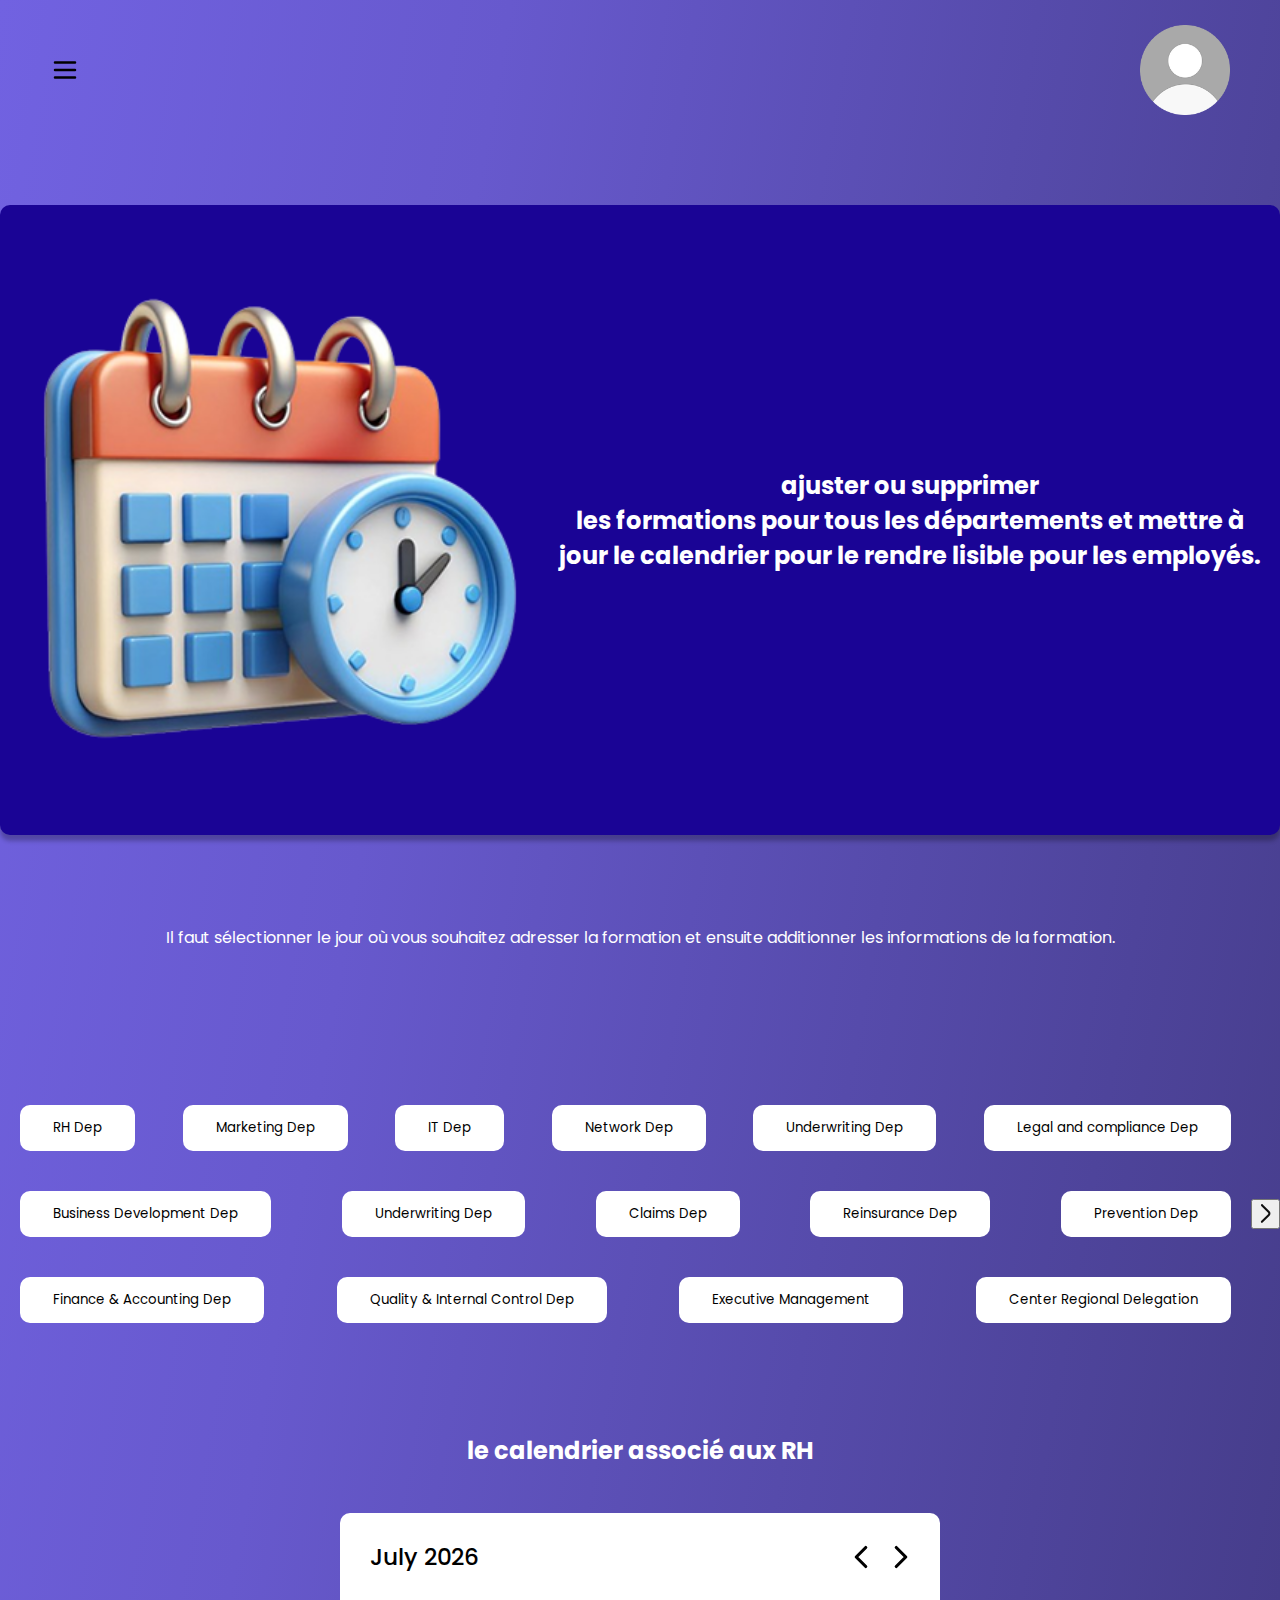
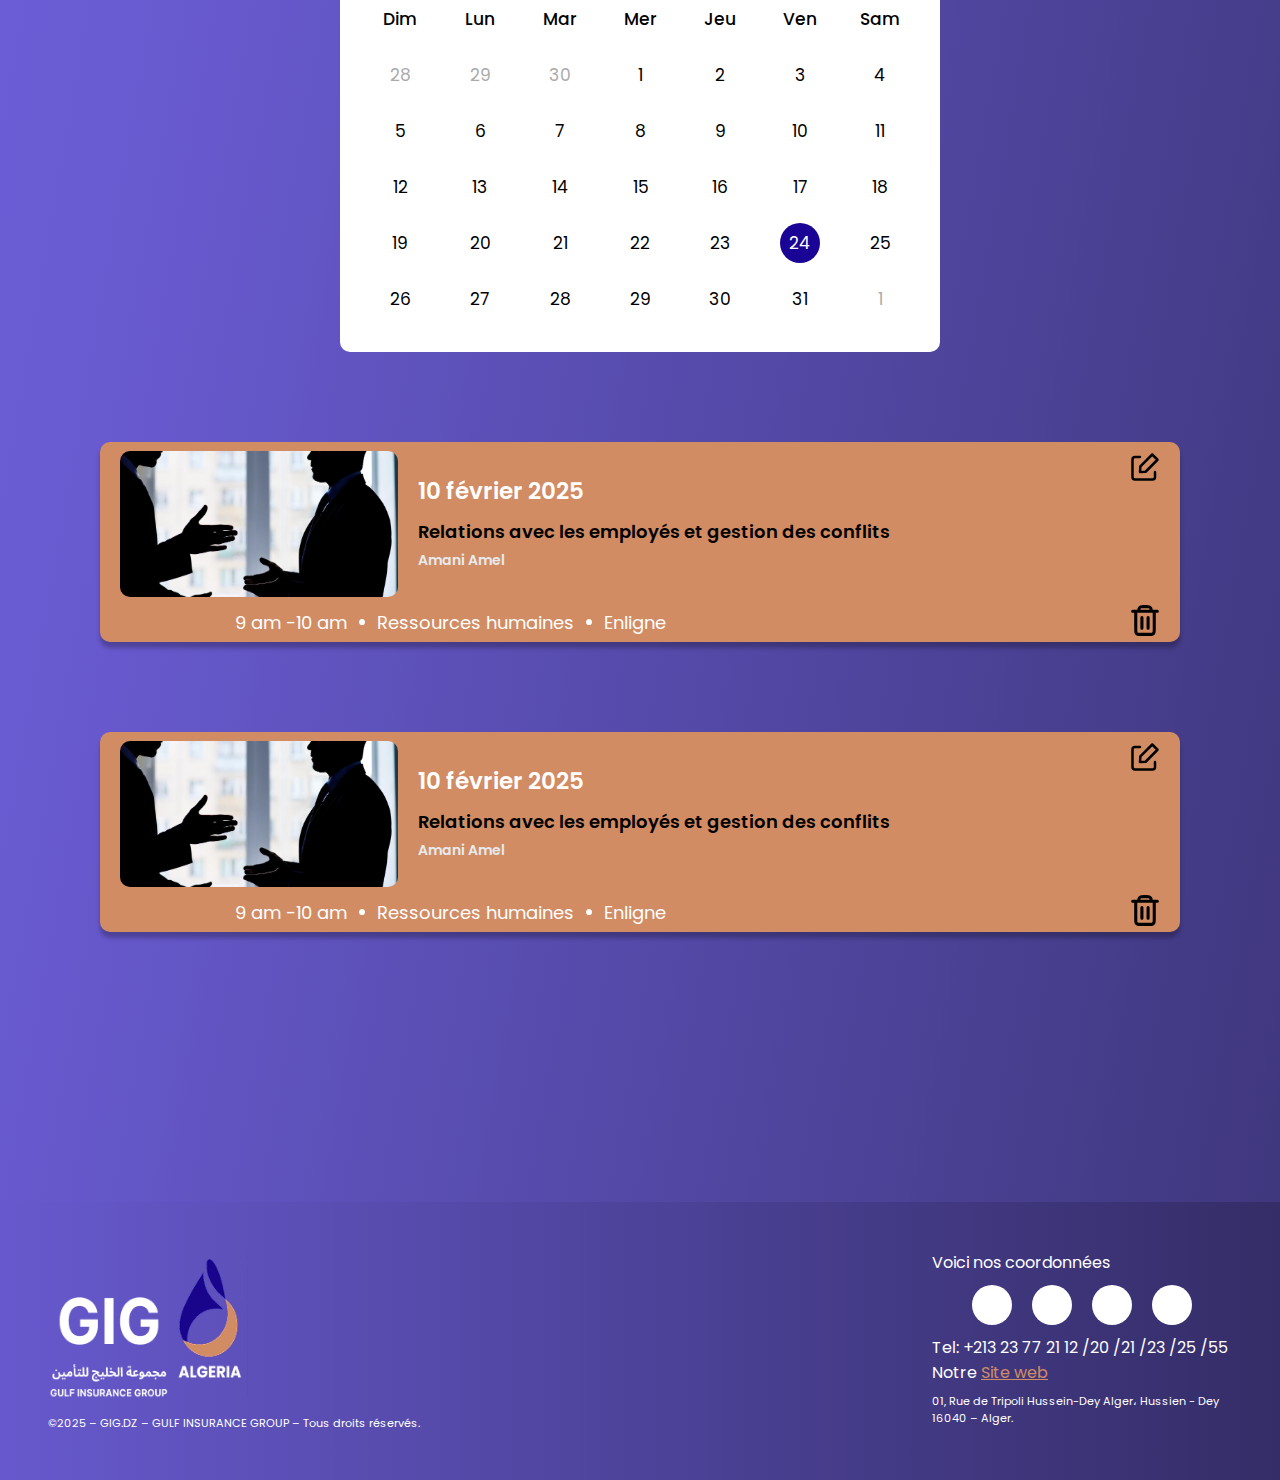
==== modify.html @ 96eb7be2 "modify-courses-first-version" ====
<!DOCTYPE html>
<html lang="en">
<head>
    <meta charset="UTF-8">
    <meta name="viewport" content="width=device-width, initial-scale=1.0">
    <title>GIG Plateforme</title>
    <link rel="stylesheet" href="modify.css">
    <script src="modify.js" defer></script>
    <!-- <link rel="stylesheet" href="https://fonts.googleapis.com/css?family=Material+Symbols+Rounded:opsz,wght,FILL,GRAD@20..48,100,0..1,-50..200"> -->
    <link rel="stylesheet" href="https://fonts.googleapis.com/css2?family=Material+Symbols+Outlined:opsz,wght,FILL,GRAD@24,400,0,0&display=swap" />

</head>
<body>
    <div class="upbar">

        <img src="picture/menuicon.svg"  onclick="sidebar()"  class="menuicon">
        <img src="picture/profil-pic.png" class="profileimg" >
    </div>
    <div class="welcome-sign-container">
        <div class="welcome-sign">
            <img src="picture/Calendar.png" class="calendarimg">
            <div class="text">
                <h2>ajuster ou supprimer <h2>

                <h2>les formations pour tous les départements
                                et mettre à jour le calendrier pour le
                                rendre lisible pour les employés.
                </h2>
            </div>
        </div>
    </div>
    <p class="text2">
        Il faut sélectionner le jour où vous souhaitez adresser la formation
        et ensuite additionner les informations de la formation.
        
    </p>
    <div class="department-container">
        <div class="depatement">
            <button class="dep">
                <p class="text">RH Dep</p> 
            </button>
            <button class="dep">
                <p class="text">Marketing Dep</p> 
            </button>
            <button class="dep">
                <p class="text">IT Dep</p> 
            </button>
            <button class="dep">
                <p class="text">Network Dep</p> 
            </button>
            <button class="dep">
                <p class="text">Underwriting Dep</p> 
            </button>
            <button class="dep">
                <p class="text">Legal and compliance Dep</p> 
            </button>
            <button class="dep">
                <p class="text">Business Development Dep</p> 
            </button>
            <button class="dep">
                <p class="text">Underwriting Dep</p> 
            </button>
            <button class="dep">
                <p class="text">Claims Dep</p> 
            </button>
            <button class="dep">
                <p class="text">Reinsurance Dep</p> 
            </button>
            <button class="dep">
                <p class="text">Prevention Dep</p> 
            </button>
            <button class="dep">
                <p class="text">Finance & Accounting Dep</p> 
            </button>
            <button class="dep">
                <p class="text">Quality & Internal Control Dep</p> 
            </button>
            <button class="dep">
                <p class="text">Executive Management</p> 
            </button>
            <button class="dep">
                <p class="text">Center Regional Delegation</p> 
            </button>
        </div>    
        
        
        <button class="arroww">
                <img src="picture/arrow.svg" class="arrowimg">
        </button>
        
    </div>
    <h2 class="text3">le calendrier associé aux RH</h2>
    <div class="calendar-container">
        <div class="wrapper">
            <header class="header">
                <p class="current-date">Mars 2025</p>
                <div class="icons">
                    <!-- <span class="material-symbols-outlined">
                        chevron_left
                    </span>         -->
                    <img src="picture/chevron-left.svg"  alt="">
                    <!-- <span class="material-symbols-outlined">
                        chevron_right
                    </span>     -->
                    <img src="picture/chevron-right.svg" alt="">
                </div>
            </header>
            <div class="calendar">
                <ul class="weeks">
                    <li>Dim</li>
                    <li>Lun</li>
                    <li>Mar</li>
                    <li>Mer</li>
                    <li>Jeu</li>
                    <li>Ven</li>
                    <li>Sam</li>
                </ul>
                 <ul class="days">
                    <li>23</li>
                    <li>24</li>
                    <li>25</li>
                    <li>26</li>
                    <li>27</li>
                    <li>28</li>
                    <li>1</li>
                    <li>2</li>
                    <li>3</li>
                    <li>4</li>
                    <li>5</li>
                    <li>6</li>
                    <li>7</li>
                    <li>8</li>
                    <li>9</li>
                    <li>10</li>
                    <li>11</li>
                    <li>12</li>
                    <li>13</li>
                    <li>14</li>
                    <li>15</li>
                    <li>16</li>
                    <li>17</li>
                    <li>18</li>
                    <li>19</li>
                    <li>20</li>
                    <li>21</li>
                    <li>22</li>
                    <li>23</li>
                    <li>24</li>
                    <li>25</li>
                    <li>26</li>
                    <li>27</li>
                    <li>28</li>
                    <li>29</li>

                </ul>
            </div>
        </div>
    </div>
    <div class="info-container">
        <div class="info">
            <div class="date-name">
                <div class="photo-dateinfo">
                    <div class="pic-container">
                        <img src="picture/formation-pic.jpg" class="formation-pic">
                    </div>
                    <div class="date-info">
                        <p class="date">10 février 2025</p>
                        <p class="nom-de-cour">Relations avec les employés et gestion des conflits</p>
                        <p class="nom-de-prof">Amani Amel</p>
                    </div>
                </div>
                <div class="edit">
                    <img src="picture/edit-icon.svg" class="edit-icon">


                </div>
            </div>
            <div class="dep-type">
                <div class="dep-type-time">
                    <p>9 am -10 am </p>
                    <p class="middle-dot">&#xB7;</p>
                    <p>Ressources humaines </p>
                    <p class="middle-dot">&#xB7;</p>
                    <p>Enligne</p>  
                    
                </div>
                <div class="trash">
                   <img src="picture/trash-icon.svg"  class="trash-icon">
                </div>
            </div>
        </div>
    <div class="info-container">
        <div class="info">
            <div class="date-name">
                <div class="photo-dateinfo">
                    <div class="pic-container">
                        <img src="picture/formation-pic.jpg" class="formation-pic">
                    </div>
                    <div class="date-info">
                        <p class="date">10 février 2025</p>
                        <p class="nom-de-cour">Relations avec les employés et gestion des conflits</p>
                        <p class="nom-de-prof">Amani Amel</p>
                    </div>
                </div>
                <div class="edit">
                    <img src="picture/edit-icon.svg" class="edit-icon">


                </div>
            </div>
            <div class="dep-type">
                <div class="dep-type-time">
                    <p>9 am -10 am </p>
                    <p class="middle-dot">&#xB7;</p>
                    <p>Ressources humaines </p>
                    <p class="middle-dot">&#xB7;</p>
                    <p>Enligne</p>  
                    
                </div>
                <div class="trash">
                   <img src="picture/trash-icon.svg"  class="trash-icon">
                </div>
            </div>
        </div>   
    </div>
    <!-- code contact -->
    <section class="contact" id="contact">
        <div class="container-contact">
            <div class="partie-g">
                <div class="gauche">
                      <div>
                        <img src="picture/logo-gig1.png" alt="logo">
                      </div>
                </div>
                <footer>©2025 – GIG.DZ – GULF INSURANCE GROUP – Tous droits réservés.</footer>
            </div>
            <div class="partie-d">
                <div class="place-haut">
                    <p>Voici nos coordonnées</p>
                    <ul class="example-2">
                        <li class="icon-content">
                          <a
                            href="https://www.linkedin.com/company/gigalgeria/"
                            aria-label="LinkedIn"
                            data-social="linkedin"
                          >
                            <div class="filled"></div>
                            <svg
                              xmlns="http://www.w3.org/2000/svg"
                              width="16"
                              height="16"
                              fill="currentColor"
                              class="bi bi-linkedin"
                              viewBox="0 0 16 16"
                              xml:space="preserve"
                            >
                              <path
                                d="M0 1.146C0 .513.526 0 1.175 0h13.65C15.474 0 16 .513 16 1.146v13.708c0 .633-.526 1.146-1.175 1.146H1.175C.526 16 0 15.487 0 14.854zm4.943 12.248V6.169H2.542v7.225zm-1.2-8.212c.837 0 1.358-.554 1.358-1.248-.015-.709-.52-1.248-1.342-1.248S2.4 3.226 2.4 3.934c0 .694.521 1.248 1.327 1.248zm4.908 8.212V9.359c0-.216.016-.432.08-.586.173-.431.568-.878 1.232-.878.869 0 1.216.662 1.216 1.634v3.865h2.401V9.25c0-2.22-1.184-3.252-2.764-3.252-1.274 0-1.845.7-2.165 1.193v.025h-.016l.016-.025V6.169h-2.4c.03.678 0 7.225 0 7.225z"
                                fill="currentColor"
                              ></path>
                            </svg>
                          </a>

                        </li>
                        <li class="icon-content">
                          <a
                                data-social="facebook"
                                aria-label="Facebook"
                                href="https://www.facebook.com/GIGAlgeria?locale=fr_FR"
                            >
                                <div class="filled"></div>
                                <svg
                                xml:space="preserve"
                                viewBox="0 0 24 24"
                                class="bi bi-facbook"
                                fill="currentColor"
                                height="24"
                                width="24"
                                xmlns="http://www.w3.org/2000/svg"
                                >
                                <path
                                    
                                    d="M23.9981 11.9991C23.9981 5.37216 18.626 0 11.9991 0C5.37216 0 0 5.37216 0 11.9991C0 17.9882 4.38789 22.9522 10.1242 23.8524V15.4676H7.07758V11.9991H10.1242V9.35553C10.1242 6.34826 11.9156 4.68714 14.6564 4.68714C15.9692 4.68714 17.3424 4.92149 17.3424 4.92149V7.87439H15.8294C14.3388 7.87439 13.8739 8.79933 13.8739 9.74824V11.9991H17.2018L16.6698 15.4676H13.8739V23.8524C19.6103 22.9522 23.9981 17.9882 23.9981 11.9991Z"
                                    fill="currentColor"
                                    ></path>
                                </svg>
                          </a>
                       
                        </li>
                        <li class="icon-content">
                          <a
                            href="https://www.instagram.com/gig_algeria?utm_source=ig_web_button_share_sheet&igsh=ZDNlZDc0MzIxNw=="
                            aria-label="Instagram"
                            data-social="instagram"
                          >
                            <div class="filled"></div>
                            <svg
                              xmlns="http://www.w3.org/2000/svg"
                              width="16"
                              height="16"
                              fill="currentColor"
                              class="bi bi-instagram"
                              viewBox="0 0 16 16"
                              xml:space="preserve"
                            >
                              <path
                                d="M8 0C5.829 0 5.556.01 4.703.048 3.85.088 3.269.222 2.76.42a3.9 3.9 0 0 0-1.417.923A3.9 3.9 0 0 0 .42 2.76C.222 3.268.087 3.85.048 4.7.01 5.555 0 5.827 0 8.001c0 2.172.01 2.444.048 3.297.04.852.174 1.433.372 1.942.205.526.478.972.923 1.417.444.445.89.719 1.416.923.51.198 1.09.333 1.942.372C5.555 15.99 5.827 16 8 16s2.444-.01 3.298-.048c.851-.04 1.434-.174 1.943-.372a3.9 3.9 0 0 0 1.416-.923c.445-.445.718-.891.923-1.417.197-.509.332-1.09.372-1.942C15.99 10.445 16 10.173 16 8s-.01-2.445-.048-3.299c-.04-.851-.175-1.433-.372-1.941a3.9 3.9 0 0 0-.923-1.417A3.9 3.9 0 0 0 13.24.42c-.51-.198-1.092-.333-1.943-.372C10.443.01 10.172 0 7.998 0zm-.717 1.442h.718c2.136 0 2.389.007 3.232.046.78.035 1.204.166 1.486.275.373.145.64.319.92.599s.453.546.598.92c.11.281.24.705.275 1.485.039.843.047 1.096.047 3.231s-.008 2.389-.047 3.232c-.035.78-.166 1.203-.275 1.485a2.5 2.5 0 0 1-.599.919c-.28.28-.546.453-.92.598-.28.11-.704.24-1.485.276-.843.038-1.096.047-3.232.047s-2.39-.009-3.233-.047c-.78-.036-1.203-.166-1.485-.276a2.5 2.5 0 0 1-.92-.598 2.5 2.5 0 0 1-.6-.92c-.109-.281-.24-.705-.275-1.485-.038-.843-.046-1.096-.046-3.233s.008-2.388.046-3.231c.036-.78.166-1.204.276-1.486.145-.373.319-.64.599-.92s.546-.453.92-.598c.282-.11.705-.24 1.485-.276.738-.034 1.024-.044 2.515-.045zm4.988 1.328a.96.96 0 1 0 0 1.92.96.96 0 0 0 0-1.92m-4.27 1.122a4.109 4.109 0 1 0 0 8.217 4.109 4.109 0 0 0 0-8.217m0 1.441a2.667 2.667 0 1 1 0 5.334 2.667 2.667 0 0 1 0-5.334"
                                fill="currentColor"
                              ></path>
                            </svg>
                          </a>

                        </li>
                        <li class="icon-content">
                          <a href="https://www.youtube.com/@GIGAlgeria" aria-label="Youtube" data-social="youtube">
                            <div class="filled"></div>
                            <svg
                              xmlns="http://www.w3.org/2000/svg"
                              width="16"
                              height="16"
                              fill="currentColor"
                              class="bi bi-youtube"
                              viewBox="0 0 16 16"
                              xml:space="preserve"
                            >
                              <path
                                d="M8.051 1.999h.089c.822.003 4.987.033 6.11.335a2.01 2.01 0 0 1 1.415 1.42c.101.38.172.883.22 1.402l.01.104.022.26.008.104c.065.914.073 1.77.074 1.957v.075c-.001.194-.01 1.108-.082 2.06l-.008.105-.009.104c-.05.572-.124 1.14-.235 1.558a2.01 2.01 0 0 1-1.415 1.42c-1.16.312-5.569.334-6.18.335h-.142c-.309 0-1.587-.006-2.927-.052l-.17-.006-.087-.004-.171-.007-.171-.007c-1.11-.049-2.167-.128-2.654-.26a2.01 2.01 0 0 1-1.415-1.419c-.111-.417-.185-.986-.235-1.558L.09 9.82l-.008-.104A31 31 0 0 1 0 7.68v-.123c.002-.215.01-.958.064-1.778l.007-.103.003-.052.008-.104.022-.26.01-.104c.048-.519.119-1.023.22-1.402a2.01 2.01 0 0 1 1.415-1.42c.487-.13 1.544-.21 2.654-.26l.17-.007.172-.006.086-.003.171-.007A100 100 0 0 1 7.858 2zM6.4 5.209v4.818l4.157-2.408z"
                                fill="currentColor"
                              ></path>
                            </svg>
                          </a>
                        </li>
                      </ul>                          
                    <p>Tel: +213 23 77 21 12 /20 /21 /23 /25 /55</p>
                    <p>Notre <a href="https://gig.dz/" class="couleur">Site web</a></p>
                    
                </div>
                <footer>01, Rue de Tripoli Hussein-Dey Alger، Hussien - Dey 16040 – Alger.</footer>
            </div>
        </div>
    </section>
</body>
</html>
---- modify.css ----
@import url('https://fonts.googleapis.com/css2?family=Poppins:ital,wght@0,100;0,200;0,300;0,400;0,500;0,600;0,700;0,800;0,900;1,100;1,200;1,300;1,400;1,500;1,600;1,700;1,800;1,900&display=swap');
* {
    margin: 0;
    padding: 0;
    box-sizing: border-box;
    font-family: "Poppins", sans-serif;
    color: white;
}
body{
    background: linear-gradient(100deg, #7162E1 0%, #6759CD 28%, #564BAB 57%, #3E367B 100%);
    width: 100%;
    height: 100%;
    background-size: cover;
    background-position: center;
    display: flex;
    flex-direction: column;

}
.upbar {
    height: 10vh;
    margin-top: 25px;
    margin-left: 50px;
    margin-right: 50px;
    display : flex;
    justify-content: space-between;
    flex-direction: row;
}
.menuicon{
    width: 30px;
}
.profileimg {
    width: 90px;
    height: 90px;
}
.welcome-sign-container{
    display: flex;
    flex-direction: row;
    justify-content: center;
    align-items: center;
    margin-top: 10vh;
}


.welcome-sign {
    padding:10px;
    display: flex;
    flex-direction: row;
    justify-content: space-between;
    align-items: center;
    width: 180vh;
    height: 70vh;
    background: #1A0495;
    border-radius: 10px;
    box-shadow: 0px 6px 4px rgba(0, 0, 0, 0.25);
}
.calendarimg {
    width: 60vh;
    height: 60vh;
}
.text{
    text-align: center;
}
.text2{
    margin-top: 10vh;
    text-align: center;
}
.department-container{
    margin-bottom: 5vh;
    margin-top: 15vh;
    /* height: 80vh; */
    display: flex;
    flex-direction: row;
    justify-content: center;
    align-items: center;
}
.depatement{
    width: 160vh;
    display: flex;
    justify-content: space-between;
    flex-wrap: wrap;
    
}
.text{
    color: black;
}
.dep{
    border-radius: 10px;
    padding-top: 10px;
    padding-bottom: 10px;
    padding-right: 30px;
    padding-left: 30px;
    background: white;
    border: 3px solid transparent;
    margin: 20px;
    transition: border 0.1s ease;
}
.dep:hover{
    border-color: #1A0495;
}
.arroww{
    width: 30px;
    height: 30px;
}
.arrowimg{
    width: 25px;
    height: 25px;
}
.text3{
    margin: 5vh;
    text-align: center;
}
.calendar-container{
    display: flex;
    justify-content: center;
    align-items: center;
}
.wrapper{
    background: white;
    border-radius: 10px;
    width: 600px;
}
.wrapper header{
    display: flex;
    align-items: center;
    padding: 25px 30px 10px;
    justify-content: space-between;

}
header .icons{
    display: flex;
}
header .icons img{
    height: 38px;
    width: 38px;
    margin: 0 1px;
    cursor: pointer;
    color: #878787;
    text-align: center;
    line-height: 38px;
    font-size: 1.9rem;
    user-select: none;            
    border-radius: 50%;

}
.icons img:last-child{
    margin-right: -10px;
}
header .icons img:hover {
    background: #f2f2f2;
}
header .current-date {
    font-size: 1.45rem;
    font-weight: 500;
}
.calendar{
    padding: 20px;

}

.calendar ul{
    display: flex;
    list-style: none;
    flex-wrap: wrap;
    color: black;
    text-align: center;
}
.calendar .days{
    margin-bottom: 20px;
}
.calendar li{
    color: #333;
    width: calc(100% / 7);
    font-size: 1.07rem;
}
.calendar .weeks li {
    font-weight: 500;
    cursor: default;
}
.calendar .days li {
    z-index: 1;
    cursor: pointer;
    position: relative;
    margin-top: 30px;
}
/* .calendar ul li {
    position: relative;
    width: calc(100% / 7);
} */

.days li.inactive{
    color: #aaa;
  }
  .days li.active{
    color: #fff;
  }
  .days li::before{
    position: absolute;
    content: "";
    left: 50%;
    top: 50%;
    height: 40px;
    width: 40px;
    z-index: -1;
    border-radius: 50%;
    transform: translate(-50%, -50%);
  }
  .days li.active::before{
    background: #1A0495;
  }
  .days li:not(.active):hover::before{
    background: #f2f2f2;
  }



.header p{
    color: black;
}
.weeks li{
    color: black;
}
.days li{
    color: black;
}

/* .calendar ul li::before{
    position: absolute;
    content: "";
    height: 40px;
    width: 40px;
    top: 50%;
    left: 50%;
    transform: translate(-50%, -50%);
    background: #f2f2f2;
} */
.info-container {
    /* margin-top: 10vh;
    height: 10vh; */
    display: flex;
    justify-content: center;
    align-items: center;
    flex-direction: column;
}
.info{
    margin-top: 10vh;
    width:1080px;
    height: 200px;
    background:#D28C64;
    border-radius: 10px;
    box-shadow: 0px 6px 4px rgba(0, 0, 0, 0.25);
    display: flex;
    flex-direction: column;
    border-radius: 10px;
}
.date-name {
    height: 80%;
    display: flex;
    flex-direction: row;
    justify-content: space-between;
}
.dep-type {
    height: 20%;
    display: flex;
    flex-direction: row;
    justify-content: space-between;
}
.pic-container{
    padding-right: 20px;
    padding-left:20px ;
    padding-top: 10px;
}
.formation-pic {
    height: 146px;
    width: 278px;
    /* width: 100%;
    height: 100%; */
    border-radius: 10px;
}
.edit-icon {
    width: 20px;
    height: 20px;
    stroke: black;
    stroke-width: 15px;
}


.photo-dateinfo {
    display: flex;
    flex-direction: row;
    align-items: center;

}
.date {
    font-size: 23px;
    font-weight: 600;
}
.nom-de-cour {
    padding-top: 10px;
    color: black;
    font-size:18px ;
    font-weight: 600;
}
.nom-de-prof {
    padding-top: 5px;
    font-size:14px ;
    font-weight: 600;
    color: #E7EBED;
}

.edit{
    margin: 10px;
    cursor: pointer;
}
.middle-dot {
    font-size: 50px;
}
.dep-type-time {
    margin-left :15vh ;
    display: flex;
    flex-direction: row;
    align-items: center;
    gap: 10px;
    width: 70%;
    height: 100%;
    font-size: 18px;
}

.trash {
    margin-right: 10px;
    height: 100%;
    margin-bottom: 10px;
    cursor: pointer;
    
}

.aligned {
    display: flex;
    flex-direction: column;
    justify-content: center;
    align-items: center;
}
.edit-icon{
    width: 50px;
    height: 30px;
}
.trash-icon {
    width: 50px;
    height: 37px;
    
}
/* code contact */
.contact {
    margin-top:30vh ;
    width: 100%;
    background: linear-gradient(to right, #6759CD, #342D67);
    color: #ffffff;
    padding: 2rem;
}
ul {
    list-style: none;
}
  
.example-2 {
    display: flex;
    justify-content: center;
    align-items: center;
    margin-bottom: 10px;
    margin-top: 10px;
}
.example-2 .icon-content {
    margin: 0 10px;
    position: relative;
}

  .example-2 .icon-content a {
    position: relative;
    overflow: hidden;
    display: flex;
    justify-content: center;
    align-items: center;
    width: 40px;
    height: 40px;
    border-radius: 50%;
    color: #4d4d4d ;
    background-color: #fff;
    transition: all 0.3s ease-in-out;
  }

  

  .example-2 .icon-content a:hover {
    box-shadow: 3px 2px 45px 0px rgb(0 0 0 / 12%);
  }

  .example-2 .icon-content a svg {
    position: relative;
    z-index: 1;
    width: 25px;
    height: 25px;
  }

  .example-2 .icon-content a:hover {
    color: white;
  }

  .example-2 .icon-content a .filled {
    position: absolute;
    top: auto;
    bottom: 0;
    left: 0;
    width: 100%;
    height: 0;
    background-color: #000;
    transition: all 0.3s ease-in-out;
  }
  .example-2 .icon-content a:hover .filled {
    height: 100%;
  }
  
  .example-2 .icon-content a[data-social="linkedin"] .filled,
  .example-2 .icon-content a[data-social="linkedin"] ~ .tooltip {
    background-color: #0274b3;
  }
  
  .example-2 .icon-content a[data-social="facebook"] .filled,
  .example-2 .icon-content a[data-social="facebook"] ~ .tooltip {
    background-color: #3b5998;
  }
  .example-2 .icon-content a[data-social="instagram"] .filled,
  .example-2 .icon-content a[data-social="instagram"] ~ .tooltip {
    background: linear-gradient(
      45deg,
      #405de6,
      #5b51db,
      #b33ab4,
      #c135b4,
      #e1306c,
      #fd1f1f
    );
  }
  .example-2 .icon-content a[data-social="youtube"] .filled,
  .example-2 .icon-content a[data-social="youtube"] ~ .tooltip {
    background-color: #ff0000;
  }  
.couleur{
    color:  #D28C64;
}


.container-contact {
    /* width: 100%; */
    display: flex;
    flex-wrap: wrap;
    justify-content: space-between;
    /* max-width: 1200px; */
    margin: 0 auto;
}

.partie-d{
    flex: 0;
    min-width: 300px;
    margin: 1rem;
}

.partie-g{
    flex: 1;
    min-width: 300px;
    margin: 1rem;
    padding-right: 20%;
}

.gauche  {
  display: flex;
  justify-content:first baseline;
    align-items: center;
}


.gauche img, footer {
    width: 200px;
    height: 150px;
    color: white;
}

.down-logo {
    width: 70px;
    height: 70px;
}

.photo-reseau {
    width: 100%;
    max-width: 200px;
 
}

footer {
    text-align: start;
    font-size: 0.7rem;
    margin-top: 0.5rem;
    width: auto;
    height:auto ;
}

/* Responsive Design */
@media (max-width: 1500px) {
    .hero-text {
        text-align: center;
        padding-bottom: 5%;
    }

    .buttons {
        justify-content: center;
    }

}
@media (max-width: 768px) {
    .nav-links {
        display: none;
        flex-direction: column;
        width: 100%;
        background-color: white;
    }

    .nav-links.active {
        display: flex;
    }

    .hamburger {
        display: flex;
    }

    .hero {
        flex-direction: column;
        text-align: center;
    }

    .hero-text {
        text-align: center;
    }


    .buttons {
        justify-content: center;
    }

    .container-contact {
        flex-direction: column;
        align-items: center;
    }
}
@media (max-width: 600px) {

}
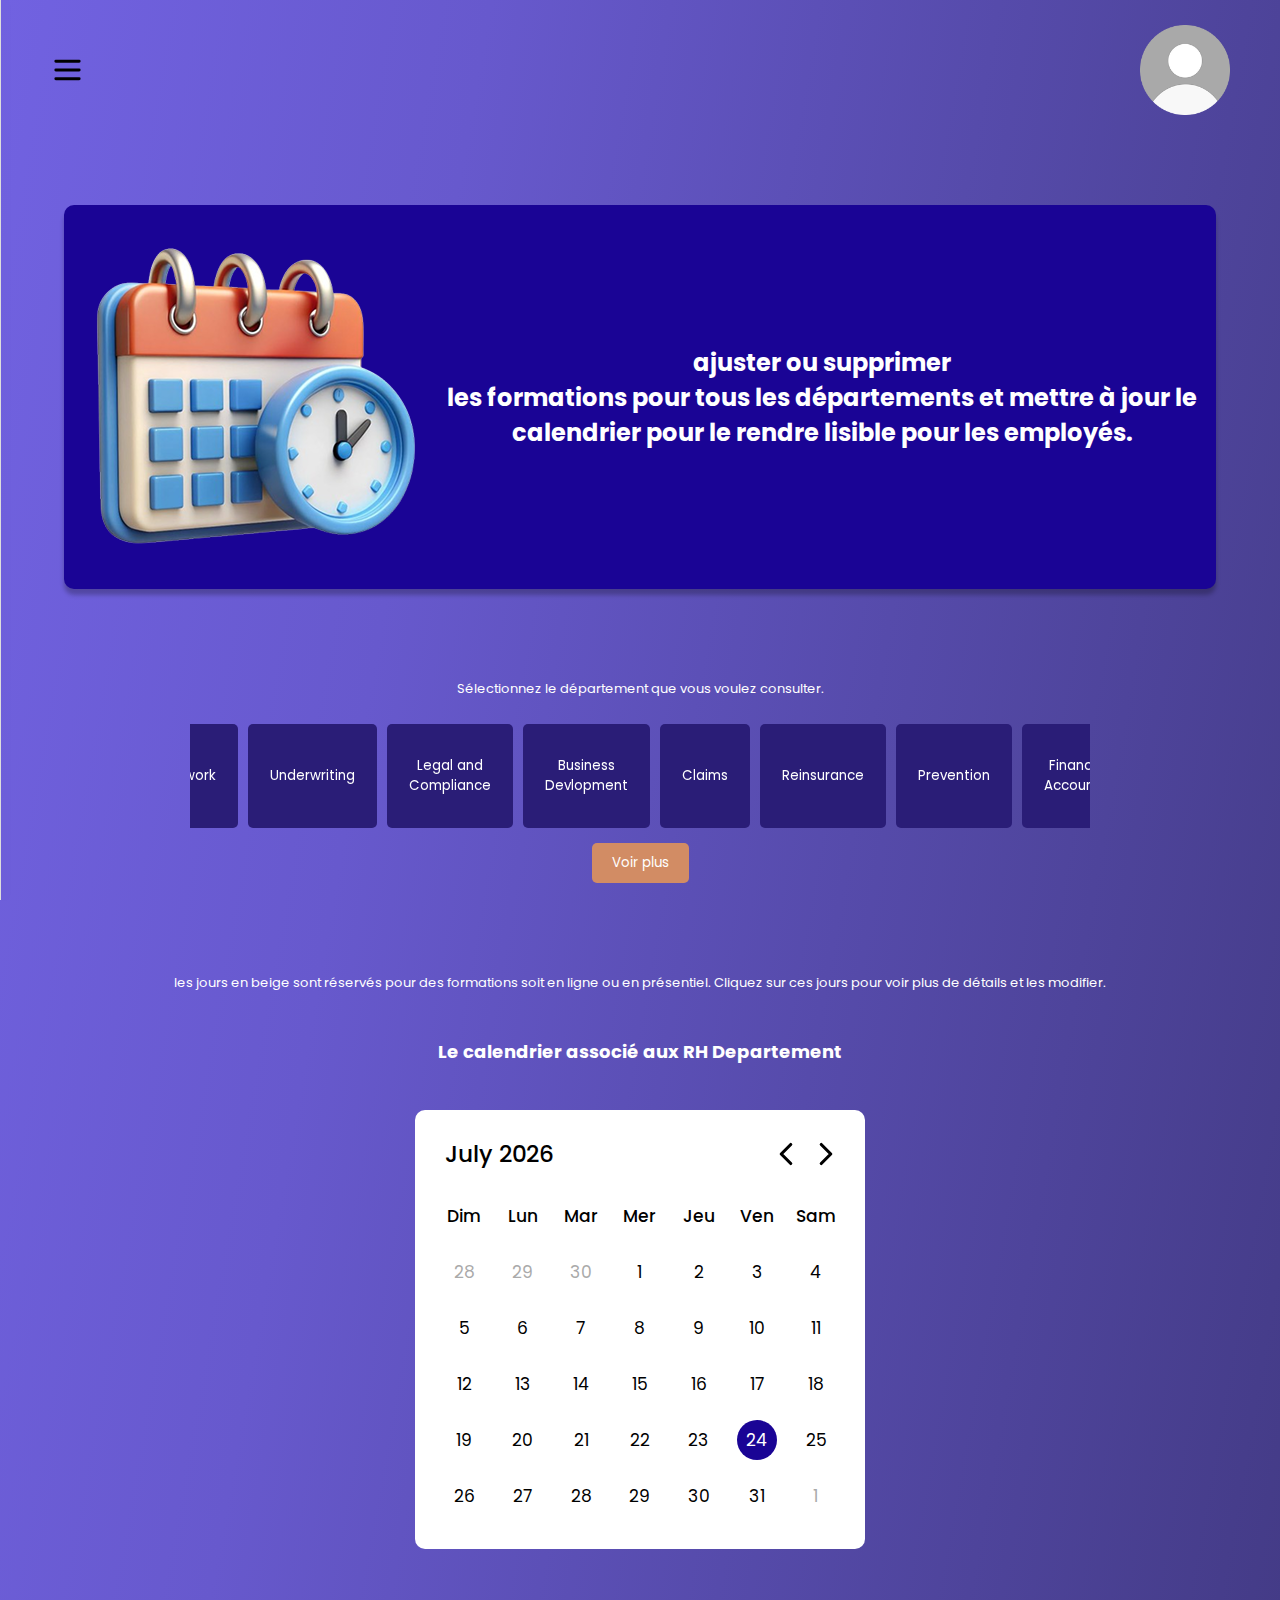
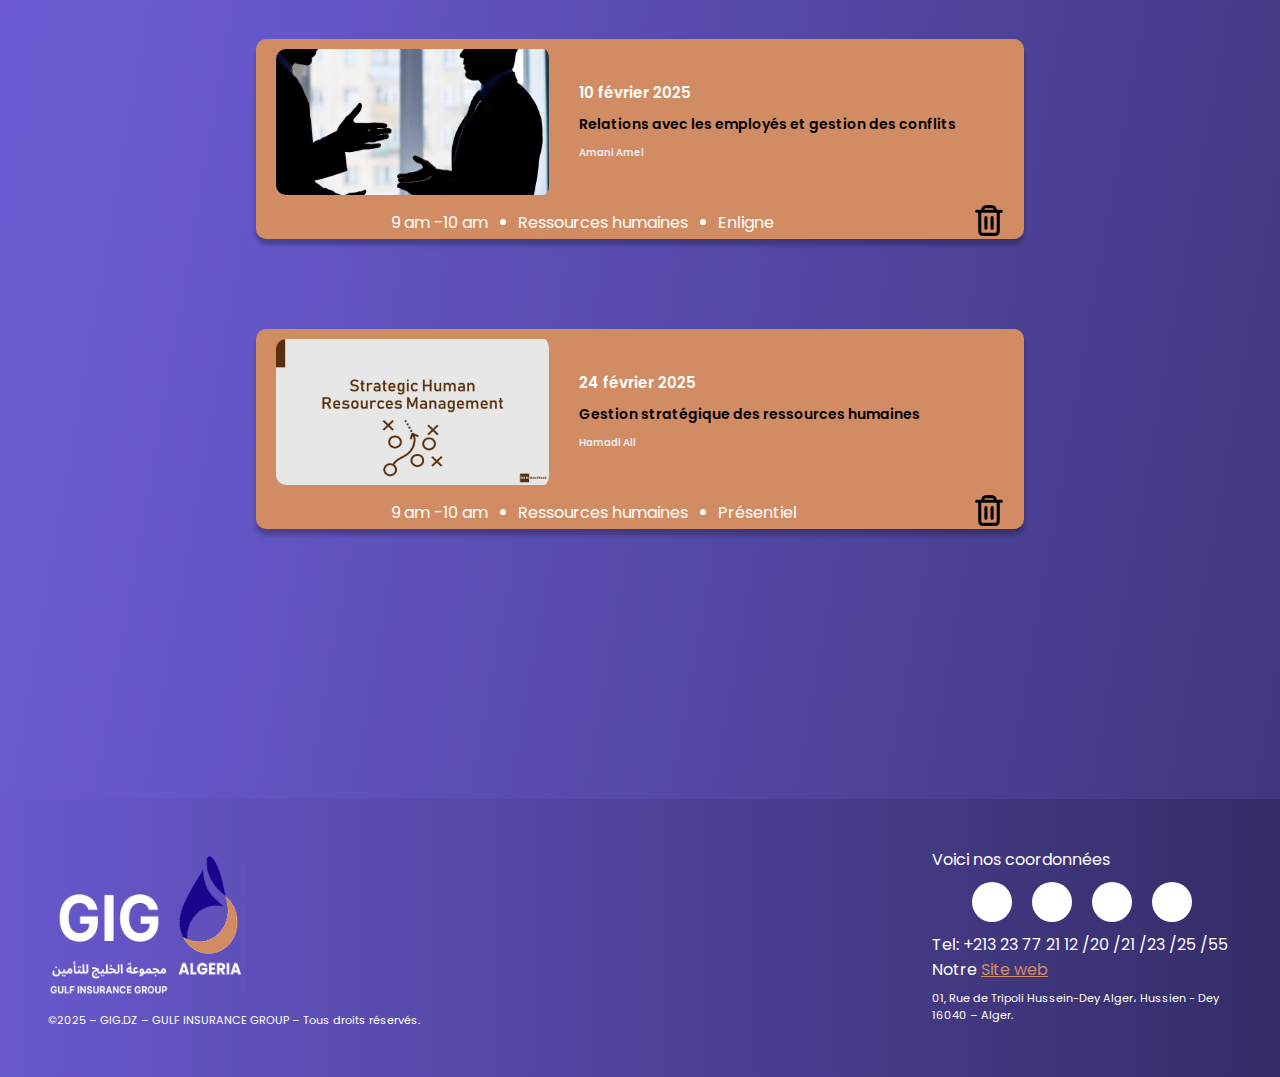
==== commit 482c239c: "Premier commit - ajout des fichiers" ====
--- a/modify.html
+++ b/modify.html
@@ -5,17 +5,78 @@
     <meta name="viewport" content="width=device-width, initial-scale=1.0">
     <title>GIG Plateforme</title>
     <link rel="stylesheet" href="modify.css">
-    <script src="modify.js" defer></script>
     <!-- <link rel="stylesheet" href="https://fonts.googleapis.com/css?family=Material+Symbols+Rounded:opsz,wght,FILL,GRAD@20..48,100,0..1,-50..200"> -->
     <link rel="stylesheet" href="https://fonts.googleapis.com/css2?family=Material+Symbols+Outlined:opsz,wght,FILL,GRAD@24,400,0,0&display=swap" />
-
+    <link rel="stylesheet" href="https://cdnjs.cloudflare.com/ajax/libs/font-awesome/6.5.1/css/all.min.css">
 </head>
 <body>
     <div class="upbar">
 
-        <img src="picture/menuicon.svg"  onclick="sidebar()"  class="menuicon">
+        <img src="picture/menuicon.svg" onclick="toggleSidebar()"  class="menuicon">
+      
+      <a href="https://moumouh6.github.io/Profile-page/">
         <img src="picture/profil-pic.png" class="profileimg" >
+      </a>
+      
+       
     </div>
+    <!-- Sidebar -->
+    <div id="sidebar" class="sidebar">
+
+        <!-- <div>
+            <button class="close-btn" onclick="toggleSidebar()">X</button>
+        </div> -->
+
+            <!-- <ul class="active">
+                <li><a href="#" >
+                    <i class="fas fa-home"></i> Accueil</a></li>
+                <li><a href="https://moumouh6.github.io/Profile-page/">
+                    <i class="fas fa-user"></i> Profile</a></li>
+                <li><a href="https://moumouh6.github.io/Messages/">
+                    <i class="fas fa-envelope"></i> Messages</a></li>
+                <li><a class="site-mzl">
+                    <i class="fas fa-bell"></i> Notifications</a></li>
+                <li><a class="site-mzl">
+                    <i class="fas fa-question-circle"></i> Aide</a></li>
+            </ul>
+         
+        <div class="sidebar-footer">
+            <a class="site-mzl"><i class="fas fa-cog"></i> Paramètres</a>
+            <a href="https://moumouh6.github.io/Interface/" class="logout">
+                <i class="fas fa-sign-out-alt"></i> Se déconnecter</a>
+        </div> -->
+
+        <div>
+            <button class="close-btn" onclick="toggleSidebar()">✖</button>
+            <ul >
+                <li><a href="https://am11iin.github.io/dashboard-teacher/">
+                    <i class="fas fa-home"></i> Accueil</a></li>
+                <li><a href="https://moumouh6.github.io/Profile-page/">
+                    <i class="fas fa-user"></i> Profile</a></li>
+                <li><a href="https://nesrine-fl.github.io/site-request/request.html">
+                    <i class="fas fa-users"></i> demandes de comptes </a></li>    
+                <li><a href="https://nesrine-fl.github.io/formation/ajouter.html">
+                    <i class="fas fa-book"></i> demandes de Formation </a></li>    
+                <li><a href="#" class="active">
+                    <i class="fas fa-calendar"></i> Calendrier</a></li>    
+                <li><a href="https://moumouh6.github.io/Messages/">
+                    <i class="fas fa-envelope"></i> Messages</a></li>
+                <li><a href="https://moumouh6.github.io/Notification/">
+                    <i class="fas fa-bell"></i> Notifications</a></li>
+                <li><a href="https://moumouh6.github.io/Aide/">
+                    <i class="fas fa-question-circle"></i> Aide</a></li>
+            </ul>
+        </div>
+    
+        <div class="sidebar-footer">
+            <a class="site-mzl"><i class="fas fa-cog"></i> Paramètres</a>
+            <a href="https://moumouh6.github.io/Interface/" class="logout">
+                <i class="fas fa-sign-out-alt"></i> Se déconnecter</a>
+        </div>
+
+
+    </div>
+
     <div class="welcome-sign-container">
         <div class="welcome-sign">
             <img src="picture/Calendar.png" class="calendarimg">
@@ -30,66 +91,117 @@
         </div>
     </div>
     <p class="text2">
-        Il faut sélectionner le jour où vous souhaitez adresser la formation
-        et ensuite additionner les informations de la formation.
+        Sélectionnez le département que vous voulez consulter.
+    </p>
+    <!-- <div class="department-container">
+        <div class="depatement">
+            <button class="dep">
+                <p class="text">RH Dep</p> 
+            </button>
+            <button class="dep">
+                <p class="text">Marketing Dep</p> 
+            </button>
+            <button class="dep">
+                <p class="text">IT Dep</p> 
+            </button>
+            <button class="dep">
+                <p class="text">Network Dep</p> 
+            </button>
+            <button class="dep">
+                <p class="text">Underwriting Dep</p> 
+            </button>
+            <button class="dep">
+                <p class="text">Legal and compliance Dep</p> 
+            </button>
+            <button class="dep">
+                <p class="text">Business Development Dep</p> 
+            </button>
+            <button class="dep">
+                <p class="text">Underwriting Dep</p> 
+            </button>
+            <button class="dep">
+                <p class="text">Claims Dep</p> 
+            </button>
+            <button class="dep">
+                <p class="text">Reinsurance Dep</p> 
+            </button>
+            <button class="dep">
+                <p class="text">Prevention Dep</p> 
+            </button>
+            <button class="dep">
+                <p class="text">Finance & Accounting Dep</p> 
+            </button>
+            <button class="dep">
+                <p class="text">Quality & Internal Control Dep</p> 
+            </button>
+            <button class="dep">
+                <p class="text">Executive Management</p> 
+            </button>
+            <button class="dep">
+                <p class="text">Center Regional Delegation</p> 
+            </button>
+        </div>     -->
+        <!-- <div class="department-container">
+            <button id="go-back" onclick="toggleDepartments()" data-visible="false">
+                <img src="picture/chevron-left.svg" class="arrowimg"> 
+            </button>
+            
+            <div id="department-list" class="department-list">
+                
+                <div class="department-item" data-visible="true">Human Resources department</div>
+                <div class="department-item" data-visible="true">Marketing Department</div>
+                <div class="department-item" data-visible="true">Information Technology Department</div>
+                <div class="department-item" data-visible="true">Network Department</div>
+                <div class="department-item" data-visible="true">Underwriting Department</div>
+                <div class="department-item" data-visible="true">Legal and Compliance Department</div>
+                <div class="department-item" data-visible="true">Business Devlopment Department</div>
+                <div class="department-item" data-visible="true">Claims Department</div>
+                
+                
+                <div class="department-item" data-visible="false">Reinsurance Department</div>
+                <div class="department-item" data-visible="false">Prevention Department</div>
+                <div class="department-item" data-visible="false">Finance & Accounting Department</div>
+                <div class="department-item" data-visible="false">Quality & Internal Control Department</div>
+                <div class="department-item" data-visible="false">Executive Management Department</div>
+                <div class="department-item" data-visible="false">Center Regional Delegation Department</div>
+            </div>
+    
+            <button id="see-more-btn" onclick="toggleDepartments()" data-visible="true">
+                <img src="picture/chevron-right.svg" class="arrowimg">
+            </button>
+            
+        </div> -->
         
+        <input type="text" placeholder="Enter le departement " style="display: none; "
+        class="input-dep"></input>
+        
+    <div class="dep-container">
+        <div class="button-container">
+            <div class="buttons">
+              <button class="button"  data-department="RH">Human Resources</button>
+              <button class="button"  data-department="Marketing">Marketing</button>
+              <button class="button"  data-department="Information Technology">Information Technology</button>
+              <button class="button"  data-department="Network">Network</button>
+              <button class="button"  data-department="Underwriting">Underwriting</button>
+              <button class="button"  data-department="Legal and Compliance">Legal and Compliance</button>
+              <button class="button"  data-department="Business Devlopment">Business Devlopment</button>
+              <button class="button"  data-department="Claims">Claims</button>
+              <button class="button"  data-department="Reinsurance">Reinsurance</button>
+              <button class="button"  data-department="Prevention">Prevention</button>
+              <button class="button"  data-department="Finance & Accounting">Finance & Accounting</button>
+              <button class="button"  data-department="Quality & Internal Control">Quality & Internal Control</button>
+              <button class="button"  data-department="Executive Management">Executive Management</button>
+              <button class="button"  data-department="Center Regional Delegation">Center Regional Delegation</button>
+            </div>
+        <div class="see-more-container">
+            <button class="see-more">Voir plus</button>
+        </div>
+        </div>
+    </div>  
+    <p class="text2">
+        les jours en beige sont réservés pour des formations soit en ligne ou en présentiel. Cliquez sur ces jours pour voir plus de détails et les modifier.
     </p>
-    <div class="department-container">
-        <div class="depatement">
-            <button class="dep">
-                <p class="text">RH Dep</p> 
-            </button>
-            <button class="dep">
-                <p class="text">Marketing Dep</p> 
-            </button>
-            <button class="dep">
-                <p class="text">IT Dep</p> 
-            </button>
-            <button class="dep">
-                <p class="text">Network Dep</p> 
-            </button>
-            <button class="dep">
-                <p class="text">Underwriting Dep</p> 
-            </button>
-            <button class="dep">
-                <p class="text">Legal and compliance Dep</p> 
-            </button>
-            <button class="dep">
-                <p class="text">Business Development Dep</p> 
-            </button>
-            <button class="dep">
-                <p class="text">Underwriting Dep</p> 
-            </button>
-            <button class="dep">
-                <p class="text">Claims Dep</p> 
-            </button>
-            <button class="dep">
-                <p class="text">Reinsurance Dep</p> 
-            </button>
-            <button class="dep">
-                <p class="text">Prevention Dep</p> 
-            </button>
-            <button class="dep">
-                <p class="text">Finance & Accounting Dep</p> 
-            </button>
-            <button class="dep">
-                <p class="text">Quality & Internal Control Dep</p> 
-            </button>
-            <button class="dep">
-                <p class="text">Executive Management</p> 
-            </button>
-            <button class="dep">
-                <p class="text">Center Regional Delegation</p> 
-            </button>
-        </div>    
-        
-        
-        <button class="arroww">
-                <img src="picture/arrow.svg" class="arrowimg">
-        </button>
-        
-    </div>
-    <h2 class="text3">le calendrier associé aux RH</h2>
+    <h2 id="text3">Le calendrier associé aux RH Departement</h2>
     <div class="calendar-container">
         <div class="wrapper">
             <header class="header">
@@ -124,7 +236,7 @@
                     <li>28</li>
                     <li>1</li>
                     <li>2</li>
-                    <li>3</li>
+                    <li class="cours">3</li>
                     <li>4</li>
                     <li>5</li>
                     <li>6</li>
@@ -143,7 +255,7 @@
                     <li>19</li>
                     <li>20</li>
                     <li>21</li>
-                    <li>22</li>
+                    <li class="cours">22</li>
                     <li>23</li>
                     <li>24</li>
                     <li>25</li>
@@ -158,70 +270,142 @@
     </div>
     <div class="info-container">
         <div class="info">
-            <div class="date-name">
-                <div class="photo-dateinfo">
+            <div class="photo-dateinfo">
                     <div class="pic-container">
                         <img src="picture/formation-pic.jpg" class="formation-pic">
                     </div>
                     <div class="date-info">
-                        <p class="date">10 février 2025</p>
-                        <p class="nom-de-cour">Relations avec les employés et gestion des conflits</p>
-                        <p class="nom-de-prof">Amani Amel</p>
-                    </div>
-                </div>
-                <div class="edit">
-                    <img src="picture/edit-icon.svg" class="edit-icon">
-
-
-                </div>
-            </div>
-            <div class="dep-type">
-                <div class="dep-type-time">
-                    <p>9 am -10 am </p>
-                    <p class="middle-dot">&#xB7;</p>
-                    <p>Ressources humaines </p>
-                    <p class="middle-dot">&#xB7;</p>
-                    <p>Enligne</p>  
+                        <div class="edit-hover">
+                            <p class="mod date">10 février 2025</p> 
+                            <img src="picture/3dots.svg" class="dot3 " id="icon-svg">  
+                           
+                        </div>
+                        
+                        <div class="edit-hover">
+                            <p class="mod nom-de-cour">Relations avec les employés et gestion des conflits</p> 
+                            <img src="picture/3dots.svg" class="dot3">
+                            
+                        </div>
+                        
+                        <div class="edit-hover">
+                            <p class="mod nom-de-prof">Amani Amel</p> 
+                            <img src="picture/3dots.svg" class="dot3">
+                            
+                        </div>
+                        <div class="menu-wrapper" id="target-div">
+                            <div class="black edit">📝 modifier</div>
+                            <div class="black">📤 Transférer</div>       
+                            <div class="black">📋 Copier</div>
+                            <div class="report">⚠️ Signaler</div>
+
+                        </div>
+                    </div>
+                </div>
+              
+                <div class="dep-type">
+                    <div class="dep-type-time">
+                        <div class="edit-hover">
+                        <p>9 am -10 am </p>
+                        <img src="picture/3dots.svg" class="dot3">
+                        </div>
                     
-                </div>
-                <div class="trash">
-                   <img src="picture/trash-icon.svg"  class="trash-icon">
-                </div>
-            </div>
-        </div>
+                        <p class="middle-dot">&#xB7;</p>
+                        
+                        <div class="edit-hover">
+                        <p>Ressources humaines </p>
+                        <img src="picture/3dots.svg" class="dot3">
+                        </div>
+                        <p class="middle-dot">&#xB7;</p>
+                        <div class="edit-hover">
+                        <p>Enligne</p>  
+                        <img src="picture/3dots.svg" class="dot3">
+                        </div>
+                       
+                        
+                    </div>
+                    <div class="trash">
+                         <img src="picture/trash-icon.svg"  class="trash-icon">
+                    </div>
+                </div>
+            </div>
+            
+        </div> 
+    </div>        
     <div class="info-container">
         <div class="info">
-            <div class="date-name">
-                <div class="photo-dateinfo">
+            <div class="photo-dateinfo">
                     <div class="pic-container">
-                        <img src="picture/formation-pic.jpg" class="formation-pic">
+                        <img src="picture/shrm.webp" class="formation-pic">
                     </div>
                     <div class="date-info">
-                        <p class="date">10 février 2025</p>
-                        <p class="nom-de-cour">Relations avec les employés et gestion des conflits</p>
-                        <p class="nom-de-prof">Amani Amel</p>
-                    </div>
-                </div>
-                <div class="edit">
-                    <img src="picture/edit-icon.svg" class="edit-icon">
-
-
-                </div>
-            </div>
-            <div class="dep-type">
-                <div class="dep-type-time">
-                    <p>9 am -10 am </p>
-                    <p class="middle-dot">&#xB7;</p>
-                    <p>Ressources humaines </p>
-                    <p class="middle-dot">&#xB7;</p>
-                    <p>Enligne</p>  
+                        <div class="edit-hover">
+                            <p class="date">24 février 2025</p> 
+                            <img src="picture/3dots.svg" class="dot3">  
+                           
+                        </div>
+                        
+                        <div class="edit-hover">
+                            <p class="nom-de-cour">Gestion stratégique des ressources humaines</p> 
+                            <img src="picture/3dots.svg" class="dot3">
+                            
+                        </div>
+                        
+                        <div class="edit-hover">
+                            <p class="nom-de-prof">Hamadi Ali</p> 
+                            <img src="picture/3dots.svg" class="dot3">
+                            
+                        </div>
+                        <div class="menu-wrapper">
+                            <div class="edit black">📝 modifier</div>
+                            <div class="black">📤 Transférer</div>       
+                            <div class="black">📋 Copier</div>
+                            <div class="report">⚠️ Signaler</div>
+
+                        </div>
+                    </div>
+                </div>
+              
+                <div class="dep-type">
+                    <div class="dep-type-time">
+                        <div class="edit-hover">
+                        <p>9 am -10 am </p>
+                        <img src="picture/3dots.svg" class="dot3">
+                        </div>
                     
-                </div>
-                <div class="trash">
-                   <img src="picture/trash-icon.svg"  class="trash-icon">
-                </div>
-            </div>
-        </div>   
+                        <p class="middle-dot">&#xB7;</p>
+                        
+                        <div class="edit-hover">
+                        <p>Ressources humaines </p>
+                        <img src="picture/3dots.svg" class="dot3">
+                        </div>
+                        <p class="middle-dot">&#xB7;</p>
+                        <div class="edit-hover">
+                        <p>Présentiel</p>  
+                        <img src="picture/3dots.svg" class="dot3">
+                        </div>
+                       
+                        
+                    </div>
+                    <div class="trash">
+                         <img src="picture/trash-icon.svg"  class="trash-icon">
+                    </div>
+                </div>
+            </div>
+            
+        </div> 
+        
+
+    </div>
+ 
+
+    
+
+    <div id="popup" class="popup">
+        <div class="popup-content">
+          <p>Êtes-vous sûr de vouloir supprimer ce cours ?</p>
+          <button id="confirm-delete">Supprimer</button>
+          <button id="cancel-delete">Annuler</button>
+        </div>
     </div>
     <!-- code contact -->
     <section class="contact" id="contact">
@@ -339,5 +523,6 @@
             </div>
         </div>
     </section>
+    <script src="modify.js"></script>
 </body>
 </html>--- a/modify.css
+++ b/modify.css
@@ -26,8 +26,196 @@
     flex-direction: row;
 }
 .menuicon{
-    width: 30px;
-}
+    width: 35px;
+    cursor: pointer;
+}
+/* Sidebar styling */
+/* .sidebar {
+    height: 100%;
+    width: 0;
+    position: fixed;
+    top: 0;
+    left: 0;
+    background-color: #fff;
+    overflow-x: hidden;
+    transition: 0.5s;
+    padding-top: 60px;
+    color: #333;
+} */
+.sidebar {
+    height: 100%;
+    width: 0;
+    position: fixed;
+    top: 0;
+    left: 0;
+    background-color: #fff;
+    overflow-x: hidden;
+    transition: 0.5s;
+    padding-top: 60px;
+    color: #333;
+    transition: left 0.3s ease-in-out;
+    z-index: 1000;
+    display: flex;
+    flex-direction: column;
+    justify-content: space-between;
+    box-shadow: 4px 0 10px rgba(0, 0, 0, 0.1);
+    border-right: 1px solid #ddd;
+}
+
+
+/* Style for icons */
+.sidebar ul li a i,
+.sidebar-footer a i {
+    margin-right: 10px;
+    font-size: 18px;
+    color: #555;
+    transition: color 0.3s ease-in-out;
+}
+
+
+
+/* Change icon color on hover */
+.sidebar ul li a:hover i,
+.sidebar-footer a:hover i {
+    color: blue;
+}
+.sidebar-footer .logout:hover i{
+    color: red;
+}
+
+
+
+
+/* ✖ Close Button */
+.close-btn {
+    position: absolute;
+    top: 15px;
+    right: 20px;
+    background: none;
+    border: none;
+    color: #333;
+    font-size: 22px;
+    cursor: pointer;
+    transition: transform 0.2s ease-in-out;
+}
+
+.close-btn:hover {
+    transform: rotate(90deg);
+    color: red;
+}
+
+/* 📌 Sidebar Navigation Links */
+.sidebar ul {
+    list-style: none;
+    padding: 0;
+    margin: 60px 0 0;
+}
+
+.sidebar ul li {
+    padding: 15px;
+    transition: all 0.3s ease-in-out;
+    cursor: pointer;
+}
+
+.sidebar ul li:hover {
+    background: #f0f0f0;
+}
+
+/* 🌟 Sidebar Links */
+.sidebar ul li a {
+    display: flex;
+    align-items: center;
+    color: #333;
+    text-decoration: none;
+    font-size: 18px;
+    padding: 12px;
+    font-weight: 600;
+    transition: all 0.3s ease-in-out;
+    border-radius: 5px;
+}
+
+.sidebar ul li a:hover {
+    background: rgba(0, 0, 255, 0.1);
+    color: blue;
+    transform: translateX(5px);
+}
+
+/* 🔵 Active Link */
+.sidebar ul li a.active {
+    color: blue;
+    border-left: 4px solid blue;
+    background: rgba(0, 0, 255, 0.1);
+}
+
+/* ⚙ Sidebar Footer (Settings & Logout) */
+.sidebar-footer {
+    padding: 15px;
+    border-top: 1px solid #ddd;
+    display: flex;
+    flex-direction: column;
+}
+
+.sidebar-footer a {
+    display: flex;
+    align-items: center;
+    color: #333;
+    text-decoration: none;
+    font-size: 18px;
+    padding: 12px;
+    font-weight: 600;
+    transition: all 0.3s ease-in-out;
+}
+
+.sidebar-footer a:hover {
+    background: rgba(0, 0, 255, 0.1);
+    color: blue;
+    transform: translateX(5px);
+}
+
+/* 🔴 Logout Button */
+.sidebar-footer .logout {
+    color: red;
+    font-weight: bold;
+}
+
+.sidebar-footer .logout:hover {
+    background: rgba(255, 0, 0, 0.1);
+    color: darkred;
+}
+
+/* 📌 Sidebar Visibility */
+.sidebar.active {
+    left: 0;
+}
+
+
+
+
+
+
+
+
+.active {
+    color: #000;
+
+}
+
+.sidebar h2, .sidebar p {
+    padding: 8px 10px;
+}
+/* Close button */
+/* .close-btn {
+    position: absolute;
+    top: 20px;
+    right: 25px;
+    font-size: 36px;
+    color: black;
+    background: none;
+    border: none;
+    cursor: pointer;
+} */
+
+
 .profileimg {
     width: 90px;
     height: 90px;
@@ -59,7 +247,11 @@
 }
 .text{
     text-align: center;
-}
+    
+}
+/* .text p{
+    font-size: ;
+} */
 .text2{
     margin-top: 10vh;
     text-align: center;
@@ -73,6 +265,85 @@
     justify-content: center;
     align-items: center;
 }
+/* marged departments code
+
+
+
+here*/
+.department-list {
+    display: flex;
+    flex-wrap: wrap;
+    gap: 5px;
+    margin: 10px;
+}
+
+/* Styling for department items */
+.department-item {
+    
+        display: inline-block;
+        border-radius: 10px;
+        padding-top: 10px;
+        padding-bottom: 10px;
+        padding-right: 30px;
+        padding-left: 30px;
+        background: white;
+        border: 3px solid transparent;
+        margin: 20px;
+        transition: border 0.1s ease;
+        color: black;
+        cursor: pointer;
+
+}
+
+/* Initially hide the departments after the 8th one */
+.department-item[data-visible="false"] {
+    display: none;
+}
+
+
+.arrowimg {
+    width: 20px;
+    height: 20px;
+
+}
+.department-container {
+    margin-left: 40px;
+    margin-right: 40px;
+    display: flex;
+    flex-direction: row;
+    justify-content: center;
+    align-items: center;
+    gap: 3px;
+}
+#see-more-btn{
+    width: 50px;
+    height: 50px;
+    border-radius: 50px;
+    justify-content: center;
+    align-items: center;
+    border: none;
+}
+#see-more-btn:hover{
+    border: gray;
+}
+#go-back{
+    width: 50px;
+    height: 50px;
+    border-radius: 50px;
+    justify-content: center;
+    align-items: center;
+    border: none;
+}
+#go-back:hover{
+    border-colo: gray;
+}
+
+
+
+
+
+
+
 .depatement{
     width: 160vh;
     display: flex;
@@ -83,20 +354,148 @@
 .text{
     color: black;
 }
-.dep{
+.department-item{
     border-radius: 10px;
     padding-top: 10px;
     padding-bottom: 10px;
     padding-right: 30px;
     padding-left: 30px;
     background: white;
-    border: 3px solid transparent;
+    border: 4px solid transparent;
     margin: 20px;
     transition: border 0.1s ease;
-}
-.dep:hover{
+    transform: translateY(100px); /* Start off the screen */
+    transition: transform 1s ease-out, opacity 0.5s ease-in-out;
+}
+.department-item:hover{
     border-color: #1A0495;
 }
+
+
+
+
+.dep-container {
+    display: flex;
+    justify-content: center;
+    align-items: center;
+    margin-top: 20px;
+    
+}
+.see-more-container{
+    display: flex;
+    justify-content: center;
+    align-items: center;
+}
+
+
+
+/* Button Container */
+.button-container {
+    width: 900px;  /* Adjust width as needed */
+    overflow: hidden; /* Hide the buttons that are off-screen */
+    position: center;
+  }
+  
+  /* Buttons inside container */
+  .buttons {
+    display: flex;
+    transition: transform 0.5s ease; /* Smooth transition */
+    will-change: transform;
+  }
+  
+  /* Individual buttons */
+  .button {
+    background-color: #2a1d77;
+    color: white;
+    padding: 10px 20px;
+    border: none;
+    border-radius: 5px;
+    margin: 5px;
+    cursor: pointer;
+    border: 2px solid transparent;
+  }
+
+
+    .button:hover,
+    .button:focus,
+    .button.active {
+    border-color: #D28C64; /* Couleur quand survolé, sélectionné ou cliqué */
+    outline: none; /* Supprime la bordure bleue par défaut */
+}
+
+  
+  /* Hide the extra buttons initially */
+  .button-container .buttons {
+    transform: translateX(0);
+  }
+  
+  /* Hide extra buttons and shift them to the right when toggled */
+  .button-container.show-more .buttons {
+    transform: translateX(-100%);  /* Adjust this to control the transition distance */
+  }
+  
+  /* Button to toggle showing more buttons */
+  .see-more {
+    background-color: #D28C64;
+    color: white;
+    padding: 10px 20px;
+    border: none;
+    border-radius: 5px;
+    cursor: pointer;
+    margin-top: 10px;
+  }
+  
+
+
+
+
+
+
+
+
+
+
+
+
+
+
+
+
+
+
+
+
+
+
+
+
+
+
+
+
+
+
+
+
+
+
+
+
+
+
+
+
+
+
+
+
+
+
+
+
+
+
+
 .arroww{
     width: 30px;
     height: 30px;
@@ -105,7 +504,7 @@
     width: 25px;
     height: 25px;
 }
-.text3{
+#text3{
     margin: 5vh;
     text-align: center;
 }
@@ -117,7 +516,7 @@
 .wrapper{
     background: white;
     border-radius: 10px;
-    width: 600px;
+    width: 450px;
 }
 .wrapper header{
     display: flex;
@@ -169,6 +568,7 @@
 }
 .calendar li{
     color: #333;
+
     width: calc(100% / 7);
     font-size: 1.07rem;
 }
@@ -181,6 +581,13 @@
     cursor: pointer;
     position: relative;
     margin-top: 30px;
+    /* background-color: red; */
+}
+.course{
+    background: red;
+    width: 30px;
+    border-radius: 50%;
+    height: 30px;
 }
 /* .calendar ul li {
     position: relative;
@@ -189,6 +596,7 @@
 
 .days li.inactive{
     color: #aaa;
+    
   }
   .days li.active{
     color: #fff;
@@ -204,12 +612,34 @@
     border-radius: 50%;
     transform: translate(-50%, -50%);
   }
+  /* .days .cours::before{
+    position: absolute;
+    content: "";
+    left: 50%;
+    top: 50%;
+    height: 40px;
+    width: 40px;
+    z-index: -1;
+    border-radius: 50%;
+    /* transform: translate(-50%, -50%); */
+  
   .days li.active::before{
     background: #1A0495;
   }
   .days li:not(.active):hover::before{
     background: #f2f2f2;
   }
+  /* .course {
+    background: red;
+    /* background: #f2f2f2; */
+  
+
+
+  .cours {
+    background: #D28C64;
+    border-radius: 50%;
+  }
+
 
 
 
@@ -240,10 +670,20 @@
     justify-content: center;
     align-items: center;
     flex-direction: column;
-}
+    
+}
+/* .info-container::after {
+    content: "";
+    display: table;
+    clear: both;
+} */
+.info-container {
+    position: relative;
+}
+
 .info{
     margin-top: 10vh;
-    width:1080px;
+    width:70%;
     height: 200px;
     background:#D28C64;
     border-radius: 10px;
@@ -295,22 +735,22 @@
     font-weight: 600;
 }
 .nom-de-cour {
-    padding-top: 10px;
+    /* padding-top: 10px; */
     color: black;
     font-size:18px ;
     font-weight: 600;
 }
 .nom-de-prof {
-    padding-top: 5px;
+    /* padding-top: 5px; */
     font-size:14px ;
     font-weight: 600;
     color: #E7EBED;
 }
 
-.edit{
+/* .edit{
     margin: 10px;
     cursor: pointer;
-}
+} */
 .middle-dot {
     font-size: 50px;
 }
@@ -348,6 +788,205 @@
     height: 37px;
     
 }
+
+
+
+
+
+.popup {
+    display: none;
+    position: fixed;
+    top: 0;
+    left: 0;
+    width: 100%;
+    height: 100%;
+    background-color: rgba(0, 0, 0, 0.5);
+    justify-content: center;
+    align-items: center;
+    color: black;
+    z-index: 1000;
+  }
+  
+  .popup-content {
+    background-color: white;
+    padding: 20px;
+    text-align: center;
+    border-radius: 5px;
+    
+  }
+  .popup-content p{
+   color: black;
+    
+  }
+  
+  .popup button {
+    margin: 10px;
+    padding: 10px 20px;
+    cursor: pointer;
+    color: black;
+  }
+
+
+.edit-hover{
+    display: flex;
+    flex-direction: row;
+    gap: 15px;
+    align-items: center;
+    position: relative; 
+
+}
+
+.dot3{
+    display: none;
+    width: 16px;
+    height: 16px;
+    cursor: pointer;
+    transition: 0.5s;
+}
+
+
+.editable {
+    outline: 2px dashed #007bff;
+    padding: 5px;
+    min-width: 250px;
+    color: #000;
+}
+
+
+  
+  /* Show icon on hover */
+  .edit-hover:hover .dot3{
+    display: inline-block; /* Show the icon when the course <div> is hovered */
+  }
+
+
+  .menu-wrapper {
+    position: fixed; /* Makes it float */
+    z-index: 1000;
+    visibility: hidden; /* Initially hidden */
+    background: white;
+    border-radius: 10px;
+    box-shadow: 0px 4px 10px rgba(0, 0, 0, 0.2);
+    width: 150px;
+    padding: 10px 0;
+}
+.black{
+    color: black;
+}
+
+.menu-wrapper.show {
+    visibility: visible;
+}
+
+.menu-wrapper div {
+    padding: 8px 15px;
+    cursor: pointer;
+    display: flex;
+    align-items: center;
+    gap: 8px;
+}
+
+.menu-wrapper div:hover {
+    background: #f5f5f5;
+}
+
+.report {
+    color: red;
+    font-weight: bold;
+}
+
+
+
+.menu-popup {
+    position: absolute;
+    background: white;
+    padding: 10px;
+    border-radius: 5px;
+    box-shadow: 0px 4px 10px rgba(0, 0, 0, 0.2);
+    display: none;
+    z-index: 10;
+}
+.menu-popup button {
+    margin: 5px;
+    padding: 5px 10px;
+    border: none;
+    cursor: pointer;
+    border-radius: 5px;
+}
+.save-btn {
+    background: green;
+    color: white;
+}
+.cancel-btn {
+    background: red;
+    color: white;
+}
+.input-dep{
+    display:none ;
+    background: white;
+    width: 50vh;
+
+}
+
+
+
+
+
+
+
+.popup {
+    display: none; /* Hide by default */
+    position: fixed;
+    top: 0;
+    left: 0;
+    width: 100%;
+    height: 100%;
+    background-color: rgba(0, 0, 0, 0.5);
+    justify-content: center;
+    align-items: center;
+    z-index: 1000;
+}
+
+.popup-content {
+    background: white;
+    padding: 20px;
+    text-align: center;
+    border-radius: 8px;
+    box-shadow: 0 4px 10px rgba(0, 0, 0, 0.2);
+}
+
+.popup button {
+    margin: 10px;
+    padding: 10px 20px;
+    border: none;
+    cursor: pointer;
+    border-radius: 5px;
+}
+
+.save-btn {
+    background: green;
+    color: white;
+}
+
+.cancel-btn {
+    background: red;
+    color: white;
+}
+
+
+#confirm-delete{
+    background: green;
+}
+#cancel-delete{
+    background: red;
+}
+
+
+
+
+
+
+
 /* code contact */
 .contact {
     margin-top:30vh ;
@@ -547,7 +1186,429 @@
         flex-direction: column;
         align-items: center;
     }
-}
-@media (max-width: 600px) {
-
-}+
+
+
+
+
+}
+@media only screen and (max-width: 600px) {
+    .welcome-sign-container {
+        width: 100%;
+
+    }
+    .welcome-sign{
+        width: 90%;
+        height: 50%;
+        
+    }    
+    .calendarimg{
+        width: 50%;
+        height: 50%;
+    }
+    .text {
+        font-size: 10px;
+    }
+    .text2 {
+        font-size: 13px;
+        margin-right: 15px;
+        margin-left: 15px;
+
+    }
+    #text3 {
+        font-size: 18px;
+    }
+    .wrapper {
+        margin-left: 15px;
+        margin-right: 15px;
+
+    }
+    .info {
+        width: 70%;
+        height: auto;
+    }
+    .photo-dateinfo {
+        display: flex;
+        flex-direction: column;
+        align-items: center;
+        justify-content: center;
+        
+    }
+    /* .info-container{
+        gap: 20px;
+    } */
+    .date-info{
+        display: flex;
+        flex-direction: column;
+        justify-content: center;
+        align-items: center;
+        gap: 10px;
+
+    }
+    .date-info p{
+        font-size: 10px;
+    }
+    .formation-pic{
+        height: 100%;
+        
+        padding-right:5px ;
+        margin-right:5px;
+        width: 100%;
+       
+    }
+    
+    /* .edit img{
+        width: 20px;
+        
+    } */
+    .dep-type-time{
+        font-size: 10px;
+        margin-left: 15px;
+        width: 280px;
+
+        
+    }
+    /* .dep-type-time p{
+        justify-content: center;
+        align-items: center;
+    } */
+    .trash-icon {
+        width: 20px;
+        
+    }
+    
+  
+   .date-name{
+    width: 100%;
+    display: flex;
+    flex-direction: row;
+    justify-content: center;
+   }
+   .dep-type{
+    display: flex;
+    align-items:center;
+    gap: 10px;
+
+    
+   } 
+   .trash-icon{
+    margin-top: 11px;
+   }
+
+
+   .button-container{
+
+    margin-right: 10px;
+    margin-left: 10px;
+   }
+
+
+    .nom-de-cour{
+        text-align: center;
+    }
+
+    /* Button Container */
+.button-container {
+    width: 90%;  /* Adjust width as needed */
+    /* overflow: hidden; Hide the buttons that are off-screen */
+    position: center;
+  }
+  
+  /* Buttons inside container */
+  .buttons {
+    display: flex;
+    /* transition: transform 0.5s ease; /* Smooth transition */
+    /* will-change: transform; */ 
+  }
+  
+  /* Individual buttons */
+  .button {
+    background-color: #2a1d77;
+    color: white;
+    padding: 10px 20px;
+    border: none;
+    border-radius: 5px;
+    margin: 5px;
+    cursor: pointer;
+    border: 2px solid transparent;
+  }
+
+
+    .button:hover,
+    .button:focus,
+    .button.active {
+    border-color: #D28C64; /* Couleur quand survolé, sélectionné ou cliqué */
+    outline: none; /* Supprime la bordure bleue par défaut */
+}
+
+  
+  /* Hide the extra buttons initially */
+  .button-container .buttons {
+    transform: translateX(0);
+  }
+  
+  /* Hide extra buttons and shift them to the right when toggled */
+  .button-container.show-more .buttons {
+    transform: translateX(-100%);  /* Adjust this to control the transition distance */
+  }
+  
+  /* Button to toggle showing more buttons */
+  .see-more {
+    background-color: #D28C64;
+    color: white;
+    padding: 10px 20px;
+    border: none;
+    border-radius: 5px;
+    cursor: pointer;
+    margin-top: 10px;
+  }
+}
+
+
+
+
+
+@media only screen and (min-width:601px ) {
+    .welcome-sign-container {
+        width: 100%;
+
+    }
+    .welcome-sign{
+        width: 90%;
+        height: 50%;
+        
+    }    
+    .calendarimg{
+        width: 50%;
+        height: 50%;
+    }
+   
+    .text2 {
+        font-size: 13px;
+        margin-right: 15px;
+        margin-left: 15px;
+
+    }
+    #text3 {
+        font-size: 18px;
+    }
+    .wrapper {
+        margin-left: 15px;
+        margin-right: 15px;
+
+    }
+    .info {
+        width: 50%;
+        height: auto;
+    }
+    .photo-dateinfo {
+        display: flex;
+        flex-direction: column;
+        align-items: center;
+        justify-content: center;
+        
+    }
+   
+    .date-info{
+        display: flex;
+        flex-direction: column;
+        justify-content: center;
+        align-items: center;
+        gap: 10px;
+
+    }
+    /* .date-info p{
+        font-size: 10px;
+    } */
+    .formation-pic{
+        width: 100%;
+        height: 100%;
+        padding-right:5px ;
+        margin-right:5px;
+        
+    }
+    
+    
+    .dep-type-time{
+        font-size: 10px;
+        margin-left: 15px;
+        width: 280px;
+
+        
+    }
+    .dep-type-time p{
+        justify-content: center;
+        align-items: center;
+    }
+    .trash-icon {
+        width: 20px;
+        
+    }
+    .date-info p{
+        font-size: 10px;
+    }
+
+   /* .date-name{
+    width: 100%;
+    display: flex;
+    flex-direction: row;
+    justify-content: center;
+   } */
+   /* .dep-type{
+    display: flex;
+    align-items:center;
+
+    
+   }  */
+   .trash-icon{
+    margin-top: 11px;
+   }
+   
+    
+}
+ @media only screen and (min-width: 768px) {
+    .info {
+        width: 50%;
+        height: auto;
+    }
+    .date-info p{
+        font-size: 10px;
+    }
+    
+}
+ @media only screen and (min-width: 992px) {
+/*    
+    .date-info{
+        display: flex;
+        flex-direction: column;
+        justify-content: center;
+        align-items: center;
+        gap: 10px;
+
+    }
+    .date-info p{
+        font-size: 10px;
+    }
+    .formation-pic{
+        width: 100%;
+        height: 100%;
+        padding-right:5px ;
+        margin-right:5px;
+        
+    }
+    
+    
+    .dep-type-time{
+        font-size: 10px;
+        margin-left: 15px;
+        width: 280px;
+
+        
+    }
+    .dep-type-time p{
+        justify-content: center;
+        align-items: center;
+    }
+    .trash-icon {
+        width: 20px;
+        
+    } */
+
+    
+
+    .info{
+        width: 60%;
+        height: 200px;
+        /* width: 100%; */
+    }
+    .date-name {
+        height: 80%;
+        display: flex;
+        flex-direction: row;
+        justify-content: space-between;
+    }
+    .dep-type {
+        height: 20%;
+        display: flex;
+        flex-direction: row;
+        justify-content: space-between;
+    }
+    .pic-container{
+        padding-right: 20px;
+        padding-left:20px ;
+        padding-top: 10px;
+    }
+    .formation-pic {
+        height: 146px;
+        width: 278px;
+        /* width: 100%;
+        height: 100%; */
+        border-radius: 10px;
+    }
+   
+    .date-info{
+        display: flex;
+        flex-direction: column;
+        justify-content: start;
+        align-items: start;
+        gap: 10px;
+       
+
+    }
+    .date-info .date{
+        font-size: 15px;
+    }
+    .date-info .nom-de-cour{
+        font-size: 14px;
+    }
+    .photo-dateinfo {
+        display: flex;
+        flex-direction: row;
+        align-items: center;
+        justify-content: start;
+    
+    }
+    
+
+  
+    
+ 
+    .middle-dot {
+        font-size: 50px;
+    }
+    .dep-type-time {
+        margin-left :15vh ;
+        display: flex;
+        flex-direction: row;
+        align-items: center;
+        gap: 10px;
+        width: 70%;
+        height: 100%;
+        font-size: 16px;
+    }
+    
+    .trash {
+        margin-right: 10px;
+        height: 100%;
+        margin-bottom: 10px;
+        cursor: pointer;
+        
+    }
+    
+    .aligned {
+        display: flex;
+        flex-direction: column;
+        justify-content: center;
+        align-items: center;
+    }
+    .trash-icon {
+        width: 50px;
+        height: 37px;
+        margin-top: 0px;
+        
+    }
+}
+
+
+
+    